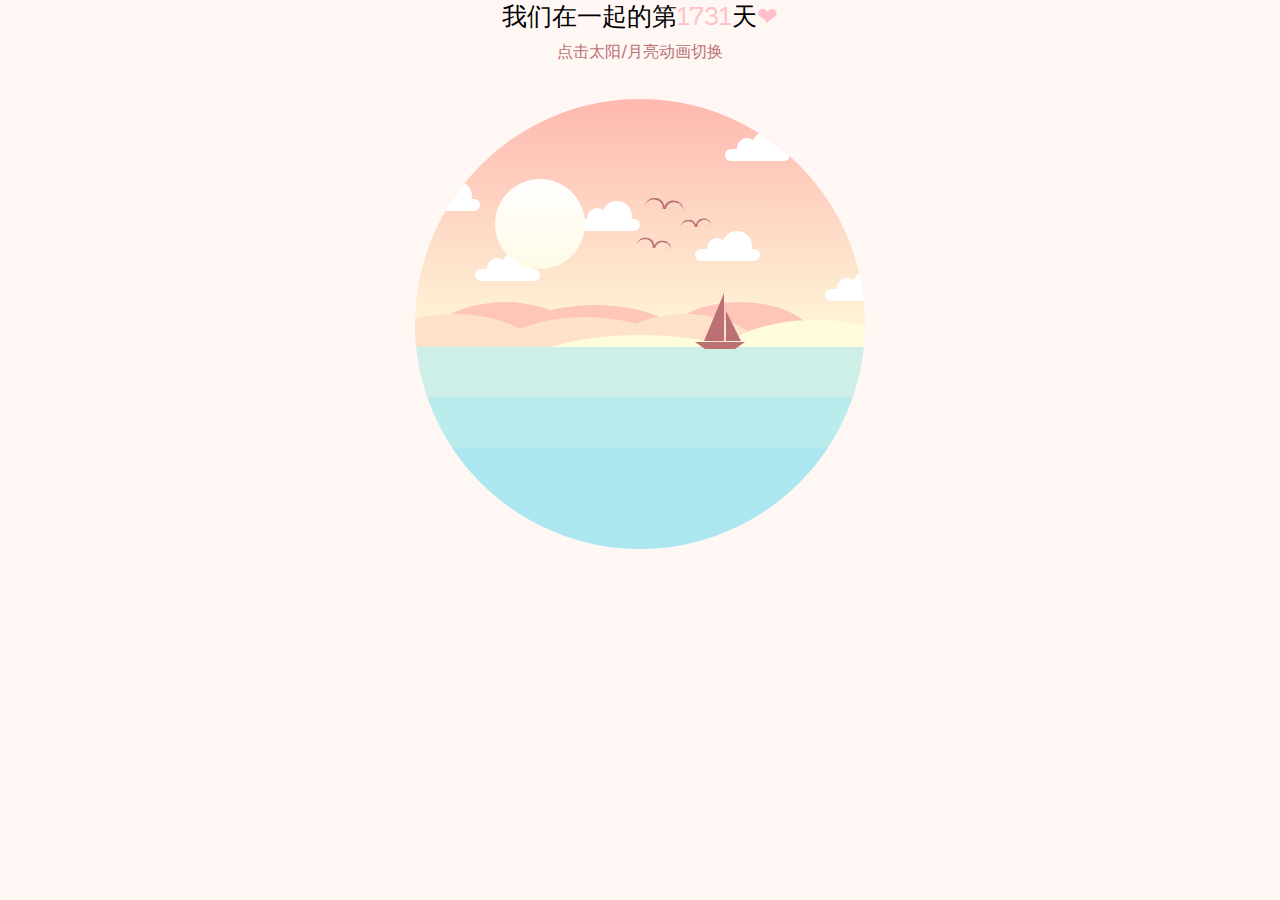
==== index.html @ 2923d7f1 "提交" ====
<!DOCTYPE html>
<html lang="en">
<head>
    <meta charset="UTF-8">
    <title>❤</title>

    <link rel="stylesheet" href="static/css/style.css">

    <script src="static/js/prefixfree.min.js"></script>

</head>
<body>

<div class="container-wrapper">

    <div>
        <div style="font-size:25px">我们在一起的第<span style="color:pink" id="totalDays"></span>天<span
                style="color:pink">❤</span></div>
    </div>
    <p id="subtitle">点击太阳/月亮动画切换</p>

    <div class="container">

        <div class="circle-container">
            <div class="sky">
                <div class="sky-night">
                    <div class="stars">
                        <div class="shooting-star"></div>
                        <div class="star-group-1"></div>
                        <div class="star-group-2"></div>
                        <div class="star-group-3"></div>
                        <div class="star-group-4"></div>
                    </div>

                </div>
                <div class="cloud cloud-1"></div>
                <div class="cloud cloud-2"></div>
                <div class="cloud cloud-3"></div>
                <div class="cloud cloud-4"></div>
                <div class="cloud cloud-5"></div>
                <div class="cloud cloud-6"></div>
                <div class="bird bird-1"></div>
                <div class="bird bird-2"></div>
                <div class="bird bird-3"></div>

            </div>

            <div class="mountains">
                <div class="mountain-back">
                    <div class="mountain-back-1"></div>
                    <div class="mountain-back-2"></div>
                </div>
                <div class="mountain-middle">
                    <div class="mountain-middle-1"></div>
                    <div class="mountain-middle-2"></div>
                </div>
                <div class="mountain-top">
                    <div class="mountain-top-1"></div>
                </div>
            </div>

            <div class="sun-container">
                <div class="sun"></div>
            </div>

            <div class="ocean">
                <div class="boat"></div>
                <div class="ocean-night">

                    <div class="moon"></div>

                    <div class="mountains mountains-bottom">
                        <div class="mountain-back">
                            <div class="mountain-back-1"></div>
                            <div class="mountain-back-2"></div>
                        </div>
                        <div class="mountain-middle">
                            <div class="mountain-middle-1"></div>
                            <div class="mountain-middle-2"></div>
                        </div>
                        <div class="mountain-top">
                            <div class="mountain-top-1"></div>
                        </div>
                    </div>

                </div>
            </div>

        </div>

    </div>


</div>

<script src='static/js/jquery.min.js'></script>
<script src="static/js/script.js"></script>
<script type="text/javascript">
    $(function () {
        var zaiyiqi = (new Date("2021/10/30 00:00:00")).getTime();
        var date = new Date();
        var loveDays = (date - zaiyiqi) / (1000 * 3600 * 24) + 1;
        $("#totalDays").html(parseInt(loveDays));
    })
</script>

</body>
</html>
---- static/css/style.css ----
@import url("https://fonts.googleapis.com/css?family=Sanchez");

* {
  padding: 0;
  margin: 0;
  -webkit-box-sizing: border-box;
  box-sizing: border-box;
}

*:before,
*:after {
  content: "";
  position: absolute;
}

html {
  font-family: "Sanchez", serif;
}

.container-wrapper {
  width: 100%;
  height: 100%;
  display: -webkit-box;
  display: -ms-flexbox;
  display: flex;
  -webkit-box-pack: center;
  -ms-flex-pack: center;
  justify-content: center;
  -webkit-box-align: center;
  -ms-flex-align: center;
  align-items: center;
  -webkit-box-orient: vertical;
  -webkit-box-direction: normal;
  -ms-flex-direction: column;
  flex-direction: column;
}

html {
  -webkit-transition: background-color 3s ease;
  -o-transition: background-color 3s ease;
  transition: background-color 3s ease;
  -webkit-transition-delay: 2s;
  -o-transition-delay: 2s;
  transition-delay: 2s;
  background-color: #fff7f4;
}

.container {
  width: 450px;
  height: 450px;
  position: relative;
}

.container-night {
  background-color: #e4ecff;
}

.circle-container {
  width: 450px;
  height: 450px;
  -webkit-clip-path: circle(50% at 50% 50%);
  clip-path: circle(50% at 50% 50%);
  position: absolute;
  overflow: hidden;
  z-index: 100;
}

.sky {
  position: absolute;
  width: 100%;
  height: 55%;
  top: 0;
  background: -webkit-gradient(
    linear,
    left top,
    left bottom,
    from(#feb8b0),
    to(#fef9db)
  );
  background: -webkit-linear-gradient(#feb8b0, #fef9db);
  background: -o-linear-gradient(#feb8b0, #fef9db);
  background: linear-gradient(#feb8b0, #fef9db);
  z-index: 1;
  overflow: hidden;
}

.sky-night {
  position: absolute;
  width: 100%;
  height: 100%;
  background: -webkit-gradient(
    linear,
    left top,
    left bottom,
    from(#4c3f6d),
    color-stop(#6c62bb),
    to(#93b1ed)
  );
  background: -webkit-linear-gradient(#4c3f6d, #6c62bb, #93b1ed);
  background: -o-linear-gradient(#4c3f6d, #6c62bb, #93b1ed);
  background: linear-gradient(#4c3f6d, #6c62bb, #93b1ed);
  opacity: 0;
  -webkit-transition: opacity 3s;
  -o-transition: opacity 3s;
  transition: opacity 3s;
  -webkit-transition-delay: 2s;
  -o-transition-delay: 2s;
  transition-delay: 2s;
}

.sky-night-fade {
  opacity: 1;
}

@-webkit-keyframes sky-night {
  0% {
    background: -webkit-gradient(
      linear,
      left top,
      left bottom,
      from(#feb8b0),
      to(#fef9db)
    );
    background: -webkit-linear-gradient(#feb8b0, #fef9db);
    background: linear-gradient(#feb8b0, #fef9db);
  }
  100% {
    background: -webkit-gradient(
      linear,
      left top,
      left bottom,
      from(#4c3f6d),
      to(#96b5ee)
    );
    background: -webkit-linear-gradient(#4c3f6d, #96b5ee);
    background: linear-gradient(#4c3f6d, #96b5ee);
  }
}

@keyframes sky-night {
  0% {
    background: -webkit-gradient(
      linear,
      left top,
      left bottom,
      from(#feb8b0),
      to(#fef9db)
    );
    background: -webkit-linear-gradient(#feb8b0, #fef9db);
    background: -o-linear-gradient(#feb8b0, #fef9db);
    background: linear-gradient(#feb8b0, #fef9db);
  }
  100% {
    background: -webkit-gradient(
      linear,
      left top,
      left bottom,
      from(#4c3f6d),
      to(#96b5ee)
    );
    background: -webkit-linear-gradient(#4c3f6d, #96b5ee);
    background: -o-linear-gradient(#4c3f6d, #96b5ee);
    background: linear-gradient(#4c3f6d, #96b5ee);
  }
}

.sun-container {
  z-index: 10;
  position: absolute;
  left: 0;
  right: 0;
  margin: auto;
  top: 0;
  bottom: 0;
  width: 290px;
  height: 290px;
  /*    background-color: rgba(255, 0, 255, 0.2);*/
  -webkit-transform-origin: center center;
  -ms-transform-origin: center center;
  transform-origin: center center;
  -webkit-transition: all 5s ease-in-out;
  -o-transition: all 5s ease-in-out;
  transition: all 5s ease-in-out;
}

.sun {
  position: absolute;
  width: 90px;
  height: 90px;
  border-radius: 50%;
  background: -webkit-gradient(
    linear,
    left top,
    left bottom,
    from(#fefefe),
    to(#fffbe8)
  );
  background: -webkit-linear-gradient(#fefefe, #fffbe8);
  background: -o-linear-gradient(#fefefe, #fffbe8);
  background: linear-gradient(#fefefe, #fffbe8);
  cursor: pointer;
  z-index: 10;
}

.boat {
  position: absolute;
  width: 50px;
  height: 0px;
  border-top: 7px solid #bb7074;
  border-left: 10px solid transparent;
  border-right: 10px solid transparent;
  left: 280px;
  /*    right: -50px;*/
  top: -5px;
  -webkit-transform-origin: center bottom;
  -ms-transform-origin: center bottom;
  transform-origin: center bottom;
  -webkit-animation: boat 5s infinite;
  animation: boat 5s infinite;
  -webkit-animation-delay: 0.25s;
  animation-delay: 0.25s;
  -webkit-transition: all 4s ease-in-out;
  -o-transition: all 4s ease-in-out;
  transition: all 4s ease-in-out;
}

.boat-sail {
  margin-left: -350px;
}

.boat,
.boat:before,
.boat:after {
  position: absolute;
  z-index: 200;
}

@-webkit-keyframes boat {
  0% {
    -webkit-transform: rotate(1deg)translate(2px, 0px);
    transform: rotate(1deg)translate(2px, 0px);
  }
  25% {
    -webkit-transform: rotate(-1deg) translate(-2px, -2px);
    transform: rotate(-1deg) translate(-2px, -2px);
  }
  50% {
    -webkit-transform: rotate(1deg) translate(1px, 0px);
    transform: rotate(1deg) translate(1px, 0px);
  }
  75% {
    -webkit-transform: rotate(-1deg) translate(-1px, -2px);
    transform: rotate(-1deg) translate(-1px, -2px);
  }
  100% {
    -webkit-transform: rotate(1deg) translate(2px, 0px);
    transform: rotate(1deg) translate(2px, 0px);
  }
}

@keyframes boat {
  0% {
    -webkit-transform: rotate(1deg)translate(2px, 0px);
    transform: rotate(1deg)translate(2px, 0px);
  }
  25% {
    -webkit-transform: rotate(-1deg) translate(-2px, -2px);
    transform: rotate(-1deg) translate(-2px, -2px);
  }
  50% {
    -webkit-transform: rotate(1deg) translate(1px, 0px);
    transform: rotate(1deg) translate(1px, 0px);
  }
  75% {
    -webkit-transform: rotate(-1deg) translate(-1px, -2px);
    transform: rotate(-1deg) translate(-1px, -2px);
  }
  100% {
    -webkit-transform: rotate(1deg) translate(2px, 0px);
    transform: rotate(1deg) translate(2px, 0px);
  }
}

.boat:before,
.boat:after {
  width: 0;
  height: 0;
  border: 0 solid transparent;
}

.boat:before {
  bottom: 8px;
  right: -6px;
  border-right-width: 15px;
  border-left-width: 0px;
  border-bottom: 30px solid #bb7074;
}

.boat:after {
  bottom: 8px;
  right: 11px;
  border-right-width: 0px;
  border-left-width: 20px;
  border-bottom: 48px solid #bb7074;
}

.ocean {
  position: absolute;
  width: 100%;
  height: 45%;
  bottom: 0;
  background: #ceefe8;
  z-index: 200;
  -webkit-animation: ocean-top 3s infinite;
  animation: ocean-top 3s infinite;
  opacity: 1;
  -webkit-transition: all 3s ease;
  -o-transition: all 3s ease;
  transition: all 3s ease;
  -webkit-transition-delay: 2s;
  -o-transition-delay: 2s;
  transition-delay: 2s;
  -webkit-transform-origin: top;
  -ms-transform-origin: top;
  transform-origin: top;
}

.animation-stop {
  -webkit-animation: ocean-top 3s forwards;
  animation: ocean-top 3s forwards;
  height: 42%;
}

.ocean-night {
  position: relative;
  width: 100%;
  height: 100%;
  background: -webkit-gradient(
    linear,
    left top,
    left bottom,
    from(#8da6e6),
    to(#788cc9)
  );
  background: -webkit-linear-gradient(#8da6e6, #788cc9);
  background: -o-linear-gradient(#8da6e6, #788cc9);
  background: linear-gradient(#8da6e6, #788cc9);
  opacity: 0;
  -webkit-transition: opacity 3s;
  -o-transition: opacity 3s;
  transition: opacity 3s;
  -webkit-transition-delay: 2s;
  -o-transition-delay: 2s;
  transition-delay: 2s;
  z-index: 500;
}

.ocean-night-fade {
  opacity: 1;
}

.moon {
  position: absolute;
  width: 90px;
  height: 90px;
  border-radius: 50%;
  background: -webkit-gradient(
    linear,
    left top,
    left bottom,
    from(#fefefe),
    to(#fffbe8)
  );
  background: -webkit-linear-gradient(#fefefe, #fffbe8);
  background: -o-linear-gradient(#fefefe, #fffbe8);
  background: linear-gradient(#fefefe, #fffbe8);
  opacity: 0;
  left: 80px;
  margin-top: 90px;
  -webkit-transition: opacity 1s ease;
  -o-transition: opacity 1s ease;
  transition: opacity 1s ease;
}

.moon-fade {
  opacity: 0.3;
  -webkit-transition-delay: 4s;
  -o-transition-delay: 4s;
  transition-delay: 4s;
}

.ocean:before,
.ocean:after {
  width: 100%;
  bottom: 0;
  position: absolute;
  z-index: 200;
}

.ocean:before {
  height: 75%;
  background: #baeced;
  -webkit-animation: ocean-middle 3s infinite;
  animation: ocean-middle 3s infinite;
}

.ocean:after {
  height: 50%;
  background: #ace6f1;
  -webkit-animation: ocean-bottom 2s infinite;
  animation: ocean-bottom 2s infinite;
}

@-webkit-keyframes ocean-top {
  0% {
    -webkit-transform: rotate(0deg);
    transform: rotate(0deg);
  }
  25% {
    -webkit-transform: rotate(-1deg);
    transform: rotate(-1deg);
  }
  50% {
    -webkit-transform: rotate(0deg);
    transform: rotate(0deg);
  }
  75% {
    -webkit-transform: rotate(1deg);
    transform: rotate(1deg);
  }
  100% {
    -webkit-transform: rotate(0deg);
    transform: rotate(0deg);
  }
}

@keyframes ocean-top {
  0% {
    -webkit-transform: rotate(0deg);
    transform: rotate(0deg);
  }
  25% {
    -webkit-transform: rotate(-1deg);
    transform: rotate(-1deg);
  }
  50% {
    -webkit-transform: rotate(0deg);
    transform: rotate(0deg);
  }
  75% {
    -webkit-transform: rotate(1deg);
    transform: rotate(1deg);
  }
  100% {
    -webkit-transform: rotate(0deg);
    transform: rotate(0deg);
  }
}

@-webkit-keyframes ocean-middle {
  0% {
    height: 75%;
  }
  50% {
    height: 77%;
    -webkit-transform: rotate(2deg);
    transform: rotate(2deg);
  }
  100% {
    height: 75%;
  }
}

@keyframes ocean-middle {
  0% {
    height: 75%;
  }
  50% {
    height: 77%;
    -webkit-transform: rotate(2deg);
    transform: rotate(2deg);
  }
  100% {
    height: 75%;
  }
}

@-webkit-keyframes ocean-bottom {
  0% {
    height: 50%;
  }
  50% {
    height: 52%;
    -webkit-transform: rotate(-2deg);
    transform: rotate(-2deg);
  }
  100% {
    height: 50%;
  }
}

@keyframes ocean-bottom {
  0% {
    height: 50%;
  }
  50% {
    height: 52%;
    -webkit-transform: rotate(-2deg);
    transform: rotate(-2deg);
  }
  100% {
    height: 50%;
  }
}

.bird:before,
.bird:after {
  border: 2px solid #bb7074;
  border-bottom: 0;
  width: 18px;
  height: 8px;
  z-index: 200;
}

.bird {
  position: absolute;
  -webkit-animation: bird 1s infinite;
  animation: bird 1s infinite;
  z-index: 200;
  -webkit-transition: all 2s ease-in-out;
  -o-transition: all 2s ease-in-out;
  transition: all 2s ease-in-out;
}

.birds-fly {
  margin-left: 150px;
  margin-top: -100px;
}

.bird:after {
  border-top-left-radius: 18px;
  border-top-right-radius: 18px;
  border-right: 0;
  -webkit-animation: wing-right 1s infinite;
  animation: wing-right 1s infinite;
  -webkit-transform-origin: bottom left;
  -ms-transform-origin: bottom left;
  transform-origin: bottom left;
}

.bird:before {
  left: -19px;
  border-top-right-radius: 18px;
  border-top-left-radius: 18px;
  border-left: 0;
  -webkit-animation: wing-left 1s infinite;
  animation: wing-left 1s infinite;
  -webkit-transform-origin: bottom right;
  -ms-transform-origin: bottom right;
  transform-origin: bottom right;
}

.bird-1 {
  left: 240px;
  top: 140px;
  -webkit-transform: scale(0.9)rotate(10deg);
  -ms-transform: scale(0.9)rotate(10deg);
  transform: scale(0.9)rotate(10deg);
  -webkit-animation-delay: 0.4s;
  animation-delay: 0.4s;
}

.bird-2 {
  left: 280px;
  top: 120px;
  -webkit-transform: scale(0.8)rotate(-5deg);
  -ms-transform: scale(0.8)rotate(-5deg);
  transform: scale(0.8)rotate(-5deg);
  -webkit-animation-delay: 0.2s;
  animation-delay: 0.2s;
}

.bird-3 {
  left: 250px;
  top: 100px;
  -webkit-transform: scale(1)rotate(8deg);
  -ms-transform: scale(1)rotate(8deg);
  transform: scale(1)rotate(8deg);
}

@-webkit-keyframes bird {
  0% {
    -webkit-transform: translate(0px, 0px);
    transform: translate(0px, 0px);
  }
  50% {
    -webkit-transform: translate(2px, -3px);
    transform: translate(2px, -3px);
  }
  100% {
    -webkit-transform: translate(0px, 0px);
    transform: translate(0px, 0px);
  }
}

@keyframes bird {
  0% {
    -webkit-transform: translate(0px, 0px);
    transform: translate(0px, 0px);
  }
  50% {
    -webkit-transform: translate(2px, -3px);
    transform: translate(2px, -3px);
  }
  100% {
    -webkit-transform: translate(0px, 0px);
    transform: translate(0px, 0px);
  }
}

@-webkit-keyframes wing-right {
  0% {
    -webkit-transform: rotate(0deg);
    transform: rotate(0deg);
  }
  50% {
    -webkit-transform: rotate(10deg);
    transform: rotate(10deg);
  }
  100% {
    -webkit-transform: rotate(0deg);
    transform: rotate(0deg);
  }
}

@keyframes wing-right {
  0% {
    -webkit-transform: rotate(0deg);
    transform: rotate(0deg);
  }
  50% {
    -webkit-transform: rotate(10deg);
    transform: rotate(10deg);
  }
  100% {
    -webkit-transform: rotate(0deg);
    transform: rotate(0deg);
  }
}

@-webkit-keyframes wing-left {
  0% {
    -webkit-transform: rotate(0deg);
    transform: rotate(0deg);
  }
  50% {
    -webkit-transform: rotate(-10deg);
    transform: rotate(-10deg);
  }
  100% {
    -webkit-transform: rotate(0deg);
    transform: rotate(0deg);
  }
}

@keyframes wing-left {
  0% {
    -webkit-transform: rotate(0deg);
    transform: rotate(0deg);
  }
  50% {
    -webkit-transform: rotate(-10deg);
    transform: rotate(-10deg);
  }
  100% {
    -webkit-transform: rotate(0deg);
    transform: rotate(0deg);
  }
}

.mountains {
  position: absolute;
  width: 100%;
  /*        background-color: #ccc;*/
  height: 20%;
  bottom: 35%;
  /*        overflow: hidden;*/
}

.mountains-bottom {
  opacity: 0.5;
  -webkit-transform-origin: center;
  -ms-transform-origin: center;
  transform-origin: center;
  -webkit-transform: scaleY(-1);
  -ms-transform: scaleY(-1);
  transform: scaleY(-1);
  top: 0;
  position: fixed;
  overflow: hidden;
  height: 31.5%;
}

.mountains div,
.mountains div:after,
.mountains div:before {
  border-radius: 50%;
  position: absolute;
  z-index: 200;
}

.mountains * {
  -webkit-transition: background 3s ease;
  -o-transition: background 3s ease;
  transition: background 3s ease;
  -webkit-transition-delay: 2s;
  -o-transition-delay: 2s;
  transition-delay: 2s;
}

.mountain-top,
.mountain-top * {
  background: #fffcdd;
}

.mountain-top {
  width: 200px;
  height: 90px;
  top: 18px;
  right: 0;
  margin-right: -50px;
}

.mountain-top-1 {
  position: absolute;
  width: 250px;
  height: 80px;
  top: 15px;
  right: 0;
  margin-right: 150px;
}

.mountain-top-night {
  background: #614da2;
}

.mountain-middle,
.mountain-middle * {
  background: #fee1cb;
}

.mountain-middle {
  width: 180px;
  height: 120px;
  top: 12px;
  margin-left: 180px;
}

.mountain-middle-1 {
  width: 200px;
  height: 100px;
  top: 3px;
  margin-left: -110px;
}

.mountain-middle-2 {
  width: 220px;
  height: 150px;
  margin-left: -250px;
}

.mountain-middle-night {
  background: #6154a4;
}

.mountain-back,
.mountain-back * {
  background: #fec6b9;
}

.mountain-back {
  width: 180px;
  height: 120px;
  top: 0px;
}

.mountain-back-1 {
  width: 200px;
  height: 100px;
  top: 3px;
  margin-left: 80px;
}

.mountain-back-2 {
  width: 150px;
  height: 80px;
  margin-left: 250px;
}

.mountain-back-night {
  background: #7980c8;
}

.cloud,
.cloud:after,
.cloud:before {
  background: #fff;
  position: absolute;
  z-index: 500;
}

.cloud {
  width: 65px;
  height: 12px;
  border-radius: 20px;
  -webkit-animation: cloud 4s infinite;
  animation: cloud 4s infinite;
}

@-webkit-keyframes cloud {
  0% {
    -webkit-transform: translate(0px, 0px);
    transform: translate(0px, 0px);
  }
  25% {
    -webkit-transform: translate(1px, 1px);
    transform: translate(1px, 1px);
  }
  50% {
    -webkit-transform: translate(0px, 0px);
    transform: translate(0px, 0px);
  }
  75% {
    -webkit-transform: translate(-1px, -1px);
    transform: translate(-1px, -1px);
  }
  100% {
    -webkit-transform: translate(0px, 0px);
    transform: translate(0px, 0px);
  }
}

@keyframes cloud {
  0% {
    -webkit-transform: translate(0px, 0px);
    transform: translate(0px, 0px);
  }
  25% {
    -webkit-transform: translate(1px, 1px);
    transform: translate(1px, 1px);
  }
  50% {
    -webkit-transform: translate(0px, 0px);
    transform: translate(0px, 0px);
  }
  75% {
    -webkit-transform: translate(-1px, -1px);
    transform: translate(-1px, -1px);
  }
  100% {
    -webkit-transform: translate(0px, 0px);
    transform: translate(0px, 0px);
  }
}

.cloud:after {
  border-radius: 50%;
  height: 30px;
  left: 27px;
  top: -18px;
  width: 30px;
}

.cloud:before {
  border-radius: 50%;
  height: 20px;
  left: 12px;
  top: -11px;
  width: 20px;
}

.cloud-1 {
  left: 310px;
  top: 50px;
}

.cloud-2 {
  left: 280px;
  top: 150px;
  -webkit-animation-delay: 0.2s;
  animation-delay: 0.2s;
}

.cloud-3 {
  left: 410px;
  top: 190px;
  -webkit-animation-delay: 0.4s;
  animation-delay: 0.4s;
}

.cloud-4 {
  left: 160px;
  top: 120px;
  -webkit-animation-delay: 0.6s;
  animation-delay: 0.6s;
}

.cloud-5 {
  left: 60px;
  top: 170px;
  -webkit-animation-delay: 0.8s;
  animation-delay: 0.8s;
}

.cloud-6 {
  left: 0px;
  top: 100px;
  -webkit-animation-delay: 1s;
  animation-delay: 1s;
}

.stars *,
.stars *:before,
.stars *:after {
  border-radius: 50%;
  background-color: #fff;
  position: absolute;
}

.stars {
  opacity: 0;
  -webkit-transition: opacity 2s ease;
  -o-transition: opacity 2s ease;
  transition: opacity 2s ease;
}

.stars-fade {
  opacity: 1;
  -webkit-transition-delay: 4s;
  -o-transition-delay: 4s;
  transition-delay: 4s;
}

.star-group-1 {
  width: 5px;
  height: 5px;
  left: 225px;
  top: 120px;
}

.star-group-1:before {
  width: 4px;
  height: 4px;
  left: 50px;
  top: 18px;
  opacity: 0.8;
}

.star-group-1:after {
  width: 3px;
  height: 3px;
  left: -35px;
  top: 35px;
  opacity: 1;
}

.star-group-2 {
  width: 5px;
  height: 5px;
  left: 25px;
  top: 175px;
}

.star-group-2:before {
  width: 4px;
  height: 4px;
  left: 40px;
  top: 14px;
  opacity: 0.8;
}

.star-group-2:after {
  width: 3px;
  height: 3px;
  left: 30px;
  top: -40px;
  opacity: 1;
}

.star-group-3 {
  width: 5px;
  height: 5px;
  left: 125px;
  top: 50px;
}

.star-group-3:before {
  width: 4px;
  height: 4px;
  left: 50px;
  top: 20px;
  opacity: 0.8;
}

.star-group-3:after {
  width: 3px;
  height: 3px;
  left: 90px;
  top: -20px;
  opacity: 1;
}

.star-group-4 {
  width: 5px;
  height: 5px;
  left: 300px;
  top: 100px;
}

.star-group-4:before {
  width: 3px;
  height: 3px;
  left: 80px;
  top: 60px;
  opacity: 0.8;
}

.star-group-4:after {
  width: 3px;
  height: 3px;
  left: 50px;
  top: -20px;
  opacity: 1;
}

.shooting-star {
  position: absolute;
  background: -webkit-gradient(
    linear,
    left top,
    right top,
    from(rgba(255, 255, 255, 1)),
    to(rgba(255, 255, 255, 0))
  );
  background: -webkit-linear-gradient(
    left,
    rgba(255, 255, 255, 1) 0%,
    rgba(255, 255, 255, 0) 100%
  );
  background: -o-linear-gradient(
    left,
    rgba(255, 255, 255, 1) 0%,
    rgba(255, 255, 255, 0) 100%
  );
  background: linear-gradient(
    to right,
    rgba(255, 255, 255, 1) 0%,
    rgba(255, 255, 255, 0) 100%
  );
  width: 35px;
  height: 3px;
  left: 310px;
  top: 10px;
  -webkit-transform-origin: left;
  -ms-transform-origin: left;
  transform-origin: left;
  -webkit-transform: rotate(-40deg);
  -ms-transform: rotate(-40deg);
  transform: rotate(-40deg);
}

.shooting {
  -webkit-animation: shooting-star 2s 1 ease-in-out;
  animation: shooting-star 2s 1 ease-in-out;
  -webkit-animation-delay: 5s;
  animation-delay: 5s;
}

@-webkit-keyframes shooting-star {
  100% {
    -webkit-transform: rotate(-40deg)translateX(-450px);
    transform: rotate(-40deg)translateX(-450px);
  }
}

@keyframes shooting-star {
  100% {
    -webkit-transform: rotate(-40deg)translateX(-450px);
    transform: rotate(-40deg)translateX(-450px);
  }
}

p a:link,
p a:active,
p a:visited {
  color: inherit;
  text-decoration: none;
  border-bottom: 1px dotted;
  border-bottom-color: inherit;
  opacity: 0.6;
}

h1,
p {
  color: #bb7074;
  -webkit-transition: color 3s;
  -o-transition: color 3s;
  transition: color 3s;
  -webkit-transition-delay: 2s;
  -o-transition-delay: 2s;
  transition-delay: 2s;
  text-align: center;
}

h1 {
  margin: 60px 0 10px 0;
  font-size: 30px;
  position: relative;
}


p {
  font-size: 16px;
  line-height: 16px;
  margin: 40px;
  position: relative;
}


p#subtitle {
  margin-top: 10px;
}

.text-color {
  color: #7980c8;
}
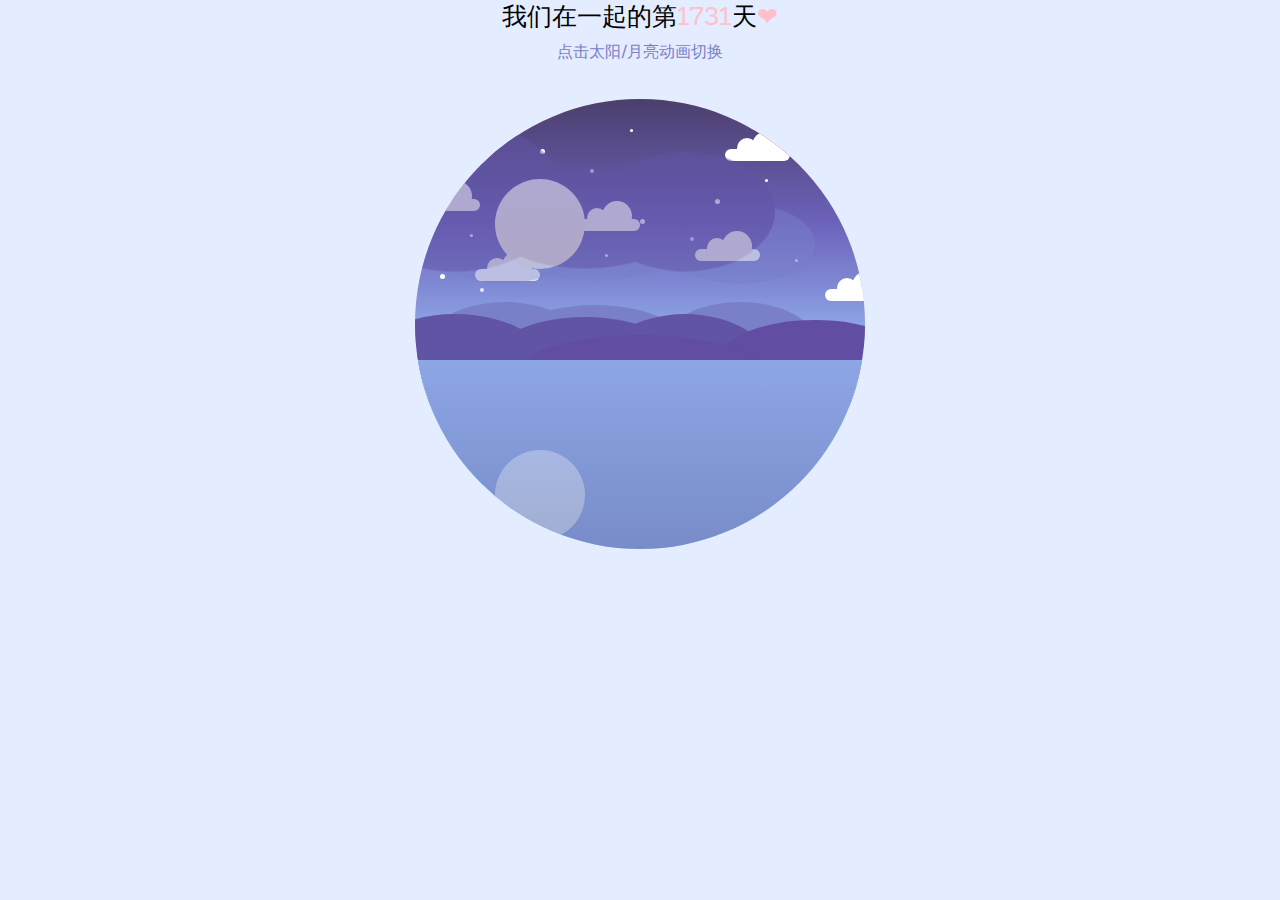
==== commit 03cf27da: "提交" ====
--- a/index.html
+++ b/index.html
@@ -94,7 +94,7 @@
 </div>
 
 <script src='static/js/jquery.min.js'></script>
-<script src="static/js/script.js"></script>
+<script src="static/js/project/script.js"></script>
 <script type="text/javascript">
     $(function () {
         var zaiyiqi = (new Date("2021/10/30 00:00:00")).getTime();
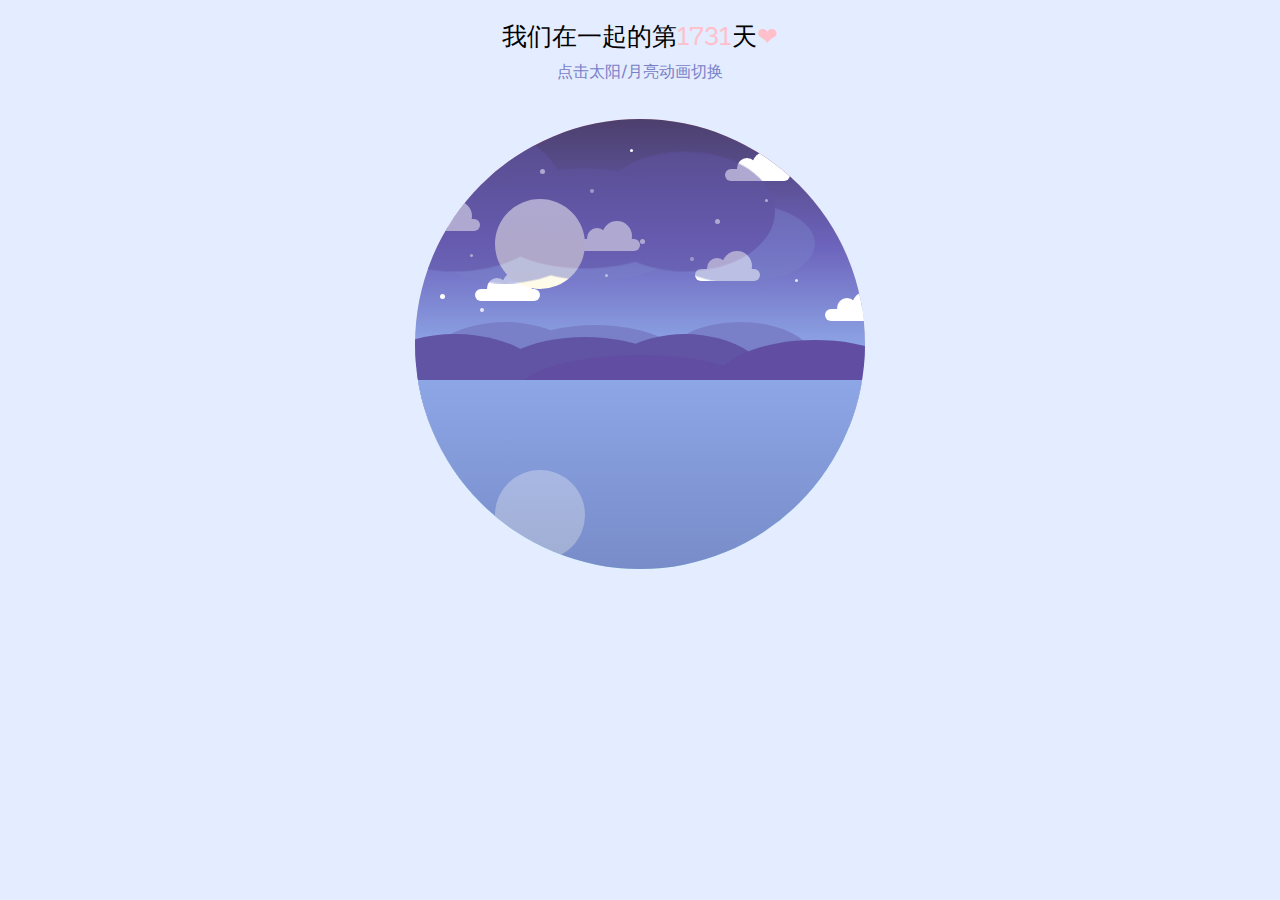
==== commit e80f1b16: "提交" ====
--- a/index.html
+++ b/index.html
@@ -11,7 +11,7 @@
 </head>
 <body>
 
-<div class="container-wrapper">
+<div class="container-wrapper" style="padding-top: 20px">
 
     <div>
         <div style="font-size:25px">我们在一起的第<span style="color:pink" id="totalDays"></span>天<span
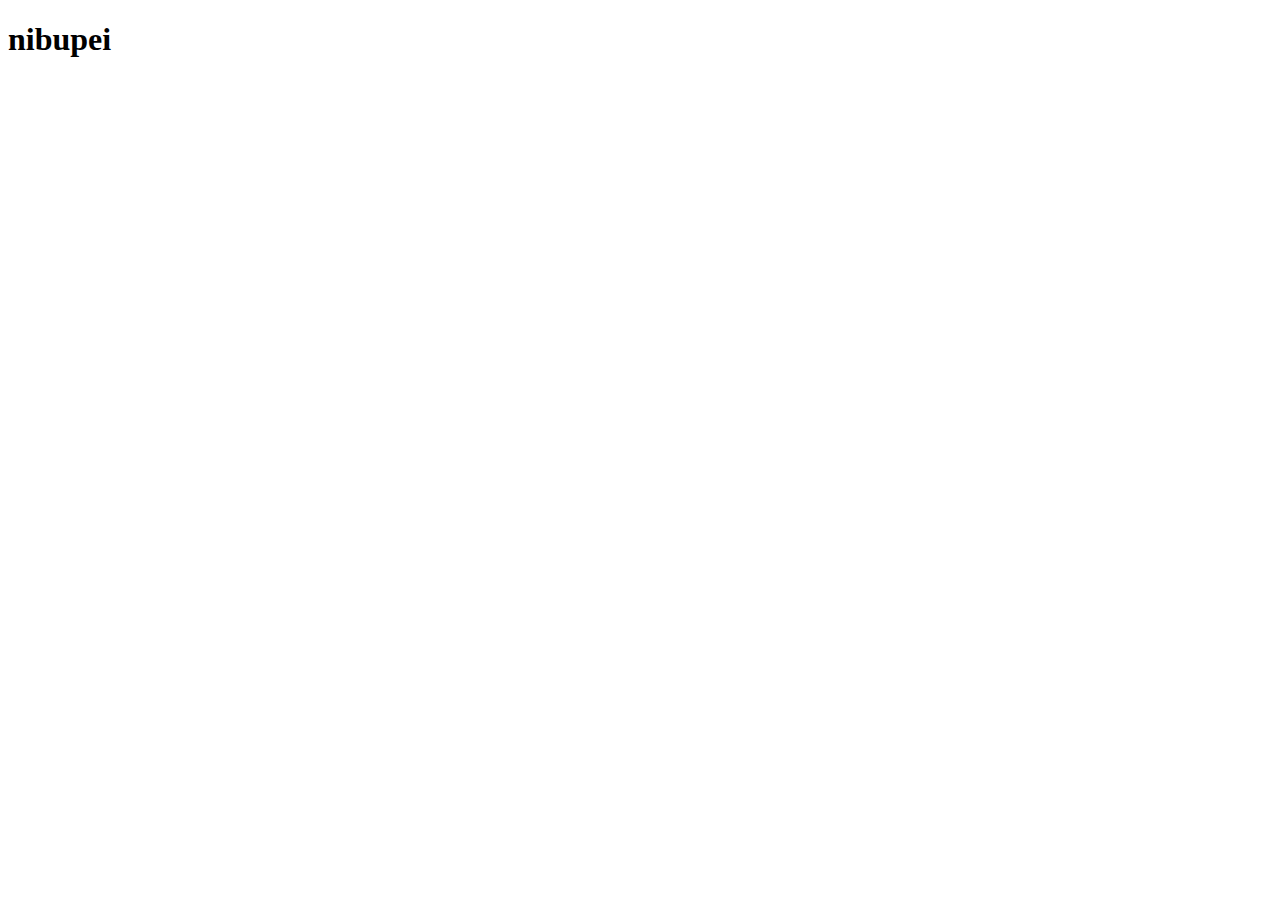
==== commit d4e175f4: "nibupei" ====
--- a/index.html
+++ b/index.html
@@ -10,98 +10,10 @@
 
 </head>
 <body>
-
-<div class="container-wrapper" style="padding-top: 20px">
-
-    <div>
-        <div style="font-size:25px">我们在一起的第<span style="color:pink" id="totalDays"></span>天<span
-                style="color:pink">❤</span></div>
-    </div>
-    <p id="subtitle">点击太阳/月亮动画切换</p>
-
-    <div class="container">
-
-        <div class="circle-container">
-            <div class="sky">
-                <div class="sky-night">
-                    <div class="stars">
-                        <div class="shooting-star"></div>
-                        <div class="star-group-1"></div>
-                        <div class="star-group-2"></div>
-                        <div class="star-group-3"></div>
-                        <div class="star-group-4"></div>
-                    </div>
-
-                </div>
-                <div class="cloud cloud-1"></div>
-                <div class="cloud cloud-2"></div>
-                <div class="cloud cloud-3"></div>
-                <div class="cloud cloud-4"></div>
-                <div class="cloud cloud-5"></div>
-                <div class="cloud cloud-6"></div>
-                <div class="bird bird-1"></div>
-                <div class="bird bird-2"></div>
-                <div class="bird bird-3"></div>
-
-            </div>
-
-            <div class="mountains">
-                <div class="mountain-back">
-                    <div class="mountain-back-1"></div>
-                    <div class="mountain-back-2"></div>
-                </div>
-                <div class="mountain-middle">
-                    <div class="mountain-middle-1"></div>
-                    <div class="mountain-middle-2"></div>
-                </div>
-                <div class="mountain-top">
-                    <div class="mountain-top-1"></div>
-                </div>
-            </div>
-
-            <div class="sun-container">
-                <div class="sun"></div>
-            </div>
-
-            <div class="ocean">
-                <div class="boat"></div>
-                <div class="ocean-night">
-
-                    <div class="moon"></div>
-
-                    <div class="mountains mountains-bottom">
-                        <div class="mountain-back">
-                            <div class="mountain-back-1"></div>
-                            <div class="mountain-back-2"></div>
-                        </div>
-                        <div class="mountain-middle">
-                            <div class="mountain-middle-1"></div>
-                            <div class="mountain-middle-2"></div>
-                        </div>
-                        <div class="mountain-top">
-                            <div class="mountain-top-1"></div>
-                        </div>
-                    </div>
-
-                </div>
-            </div>
-
-        </div>
-
-    </div>
-
-
-</div>
+<h1>nibupei</h1>
 
 <script src='static/js/jquery.min.js'></script>
-<script src="static/js/project/script.js"></script>
 <script type="text/javascript">
-    $(function () {
-        var zaiyiqi = (new Date("2021/10/30 00:00:00")).getTime();
-        var date = new Date();
-        var loveDays = (date - zaiyiqi) / (1000 * 3600 * 24) + 1;
-        $("#totalDays").html(parseInt(loveDays));
-    })
 </script>
 
 </body>
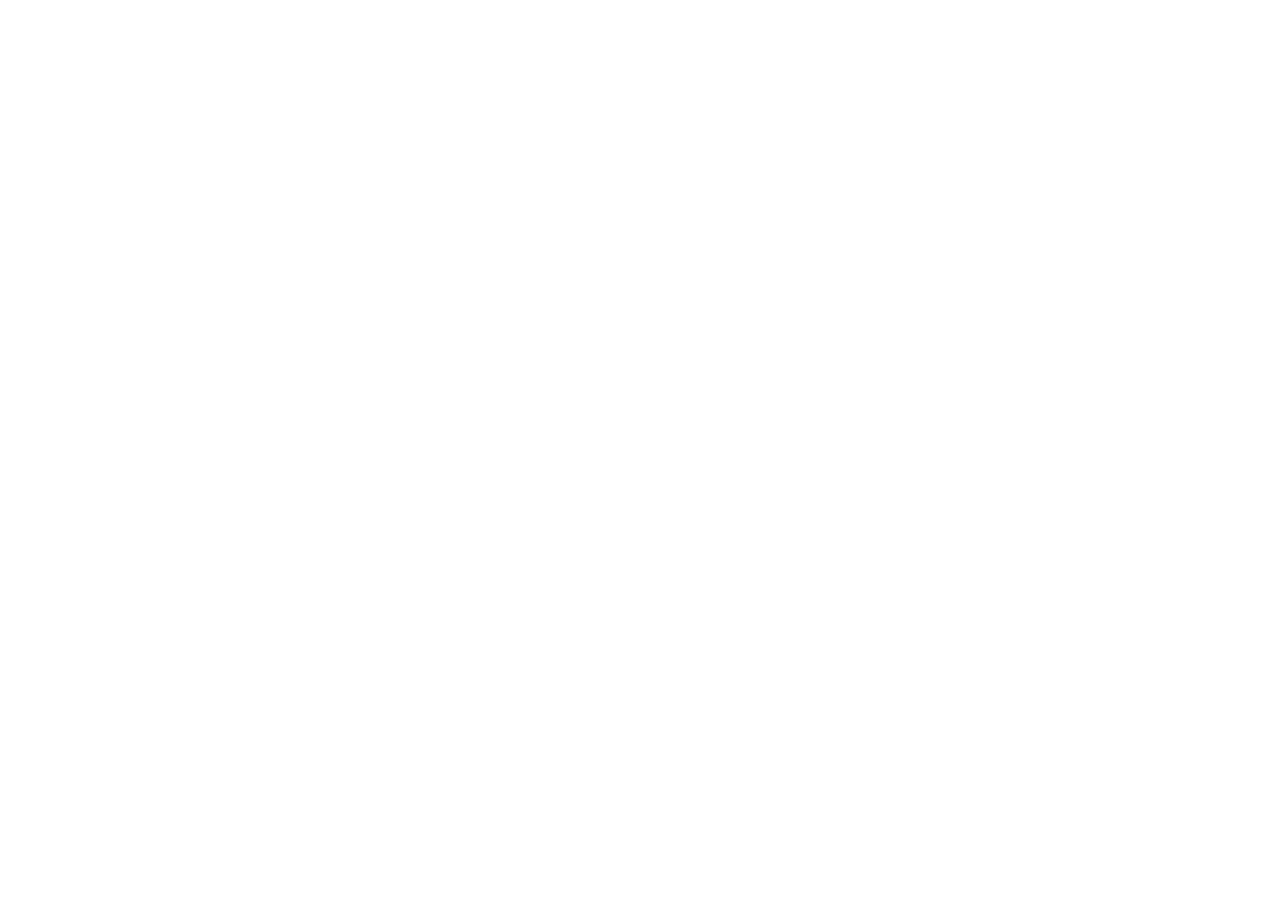
==== commit 678bcd41: "Update index.html" ====
--- a/index.html
+++ b/index.html
@@ -10,11 +10,11 @@
 
 </head>
 <body>
-<h1>nibupei</h1>
+<h1></h1>
 
 <script src='static/js/jquery.min.js'></script>
 <script type="text/javascript">
 </script>
 
 </body>
-</html>+</html>
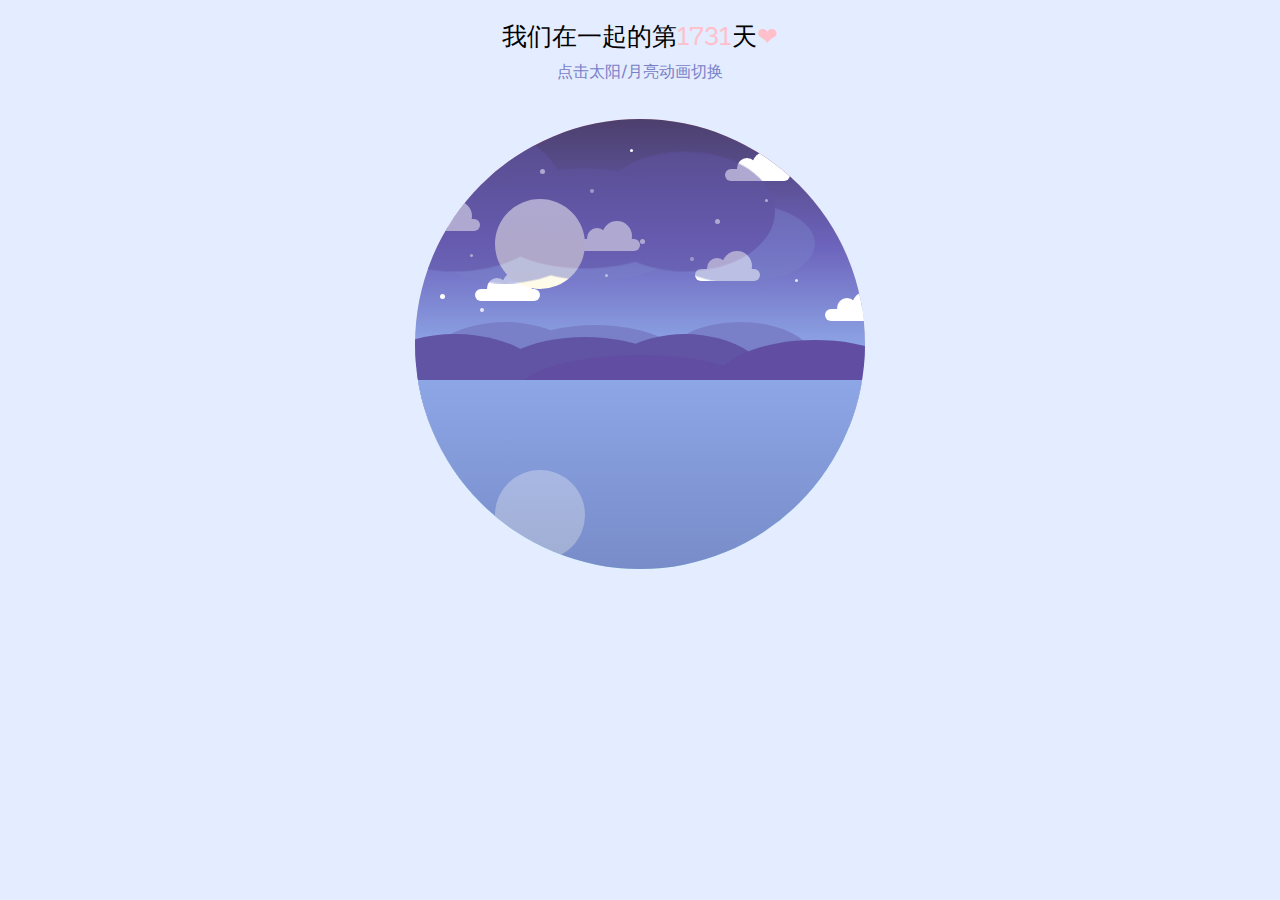
==== commit c0384efe: "提交" ====
--- a/index.html
+++ b/index.html
@@ -10,11 +10,99 @@
 
 </head>
 <body>
-<h1></h1>
+
+<div class="container-wrapper" style="padding-top: 20px">
+
+    <div>
+        <div style="font-size:25px">我们在一起的第<span style="color:pink" id="totalDays"></span>天<span
+                style="color:pink">❤</span></div>
+    </div>
+    <p id="subtitle">点击太阳/月亮动画切换</p>
+
+    <div class="container">
+
+        <div class="circle-container">
+            <div class="sky">
+                <div class="sky-night">
+                    <div class="stars">
+                        <div class="shooting-star"></div>
+                        <div class="star-group-1"></div>
+                        <div class="star-group-2"></div>
+                        <div class="star-group-3"></div>
+                        <div class="star-group-4"></div>
+                    </div>
+
+                </div>
+                <div class="cloud cloud-1"></div>
+                <div class="cloud cloud-2"></div>
+                <div class="cloud cloud-3"></div>
+                <div class="cloud cloud-4"></div>
+                <div class="cloud cloud-5"></div>
+                <div class="cloud cloud-6"></div>
+                <div class="bird bird-1"></div>
+                <div class="bird bird-2"></div>
+                <div class="bird bird-3"></div>
+
+            </div>
+
+            <div class="mountains">
+                <div class="mountain-back">
+                    <div class="mountain-back-1"></div>
+                    <div class="mountain-back-2"></div>
+                </div>
+                <div class="mountain-middle">
+                    <div class="mountain-middle-1"></div>
+                    <div class="mountain-middle-2"></div>
+                </div>
+                <div class="mountain-top">
+                    <div class="mountain-top-1"></div>
+                </div>
+            </div>
+
+            <div class="sun-container">
+                <div class="sun"></div>
+            </div>
+
+            <div class="ocean">
+                <div class="boat"></div>
+                <div class="ocean-night">
+
+                    <div class="moon"></div>
+
+                    <div class="mountains mountains-bottom">
+                        <div class="mountain-back">
+                            <div class="mountain-back-1"></div>
+                            <div class="mountain-back-2"></div>
+                        </div>
+                        <div class="mountain-middle">
+                            <div class="mountain-middle-1"></div>
+                            <div class="mountain-middle-2"></div>
+                        </div>
+                        <div class="mountain-top">
+                            <div class="mountain-top-1"></div>
+                        </div>
+                    </div>
+
+                </div>
+            </div>
+
+        </div>
+
+    </div>
+
+
+</div>
 
 <script src='static/js/jquery.min.js'></script>
+<script src="static/js/project/script.js"></script>
 <script type="text/javascript">
+    $(function () {
+        var zaiyiqi = (new Date("2021/10/30 00:00:00")).getTime();
+        var date = new Date();
+        var loveDays = (date - zaiyiqi) / (1000 * 3600 * 24) + 1;
+        $("#totalDays").html(parseInt(loveDays));
+    })
 </script>
 
 </body>
-</html>
+</html>--- a/static/css/style.css
+++ b/static/css/style.css
@@ -0,0 +1,1136 @@
+@import url("https://fonts.googleapis.com/css?family=Sanchez");
+
+* {
+  padding: 0;
+  margin: 0;
+  -webkit-box-sizing: border-box;
+  box-sizing: border-box;
+}
+
+*:before,
+*:after {
+  content: "";
+  position: absolute;
+}
+
+html {
+  font-family: "Sanchez", serif;
+}
+
+.container-wrapper {
+  width: 100%;
+  height: 100%;
+  display: -webkit-box;
+  display: -ms-flexbox;
+  display: flex;
+  -webkit-box-pack: center;
+  -ms-flex-pack: center;
+  justify-content: center;
+  -webkit-box-align: center;
+  -ms-flex-align: center;
+  align-items: center;
+  -webkit-box-orient: vertical;
+  -webkit-box-direction: normal;
+  -ms-flex-direction: column;
+  flex-direction: column;
+}
+
+html {
+  -webkit-transition: background-color 3s ease;
+  -o-transition: background-color 3s ease;
+  transition: background-color 3s ease;
+  -webkit-transition-delay: 2s;
+  -o-transition-delay: 2s;
+  transition-delay: 2s;
+  background-color: #fff7f4;
+}
+
+.container {
+  width: 450px;
+  height: 450px;
+  position: relative;
+}
+
+.container-night {
+  background-color: #e4ecff;
+}
+
+.circle-container {
+  width: 450px;
+  height: 450px;
+  -webkit-clip-path: circle(50% at 50% 50%);
+  clip-path: circle(50% at 50% 50%);
+  position: absolute;
+  overflow: hidden;
+  z-index: 100;
+}
+
+.sky {
+  position: absolute;
+  width: 100%;
+  height: 55%;
+  top: 0;
+  background: -webkit-gradient(
+    linear,
+    left top,
+    left bottom,
+    from(#feb8b0),
+    to(#fef9db)
+  );
+  background: -webkit-linear-gradient(#feb8b0, #fef9db);
+  background: -o-linear-gradient(#feb8b0, #fef9db);
+  background: linear-gradient(#feb8b0, #fef9db);
+  z-index: 1;
+  overflow: hidden;
+}
+
+.sky-night {
+  position: absolute;
+  width: 100%;
+  height: 100%;
+  background: -webkit-gradient(
+    linear,
+    left top,
+    left bottom,
+    from(#4c3f6d),
+    color-stop(#6c62bb),
+    to(#93b1ed)
+  );
+  background: -webkit-linear-gradient(#4c3f6d, #6c62bb, #93b1ed);
+  background: -o-linear-gradient(#4c3f6d, #6c62bb, #93b1ed);
+  background: linear-gradient(#4c3f6d, #6c62bb, #93b1ed);
+  opacity: 0;
+  -webkit-transition: opacity 3s;
+  -o-transition: opacity 3s;
+  transition: opacity 3s;
+  -webkit-transition-delay: 2s;
+  -o-transition-delay: 2s;
+  transition-delay: 2s;
+}
+
+.sky-night-fade {
+  opacity: 1;
+}
+
+@-webkit-keyframes sky-night {
+  0% {
+    background: -webkit-gradient(
+      linear,
+      left top,
+      left bottom,
+      from(#feb8b0),
+      to(#fef9db)
+    );
+    background: -webkit-linear-gradient(#feb8b0, #fef9db);
+    background: linear-gradient(#feb8b0, #fef9db);
+  }
+  100% {
+    background: -webkit-gradient(
+      linear,
+      left top,
+      left bottom,
+      from(#4c3f6d),
+      to(#96b5ee)
+    );
+    background: -webkit-linear-gradient(#4c3f6d, #96b5ee);
+    background: linear-gradient(#4c3f6d, #96b5ee);
+  }
+}
+
+@keyframes sky-night {
+  0% {
+    background: -webkit-gradient(
+      linear,
+      left top,
+      left bottom,
+      from(#feb8b0),
+      to(#fef9db)
+    );
+    background: -webkit-linear-gradient(#feb8b0, #fef9db);
+    background: -o-linear-gradient(#feb8b0, #fef9db);
+    background: linear-gradient(#feb8b0, #fef9db);
+  }
+  100% {
+    background: -webkit-gradient(
+      linear,
+      left top,
+      left bottom,
+      from(#4c3f6d),
+      to(#96b5ee)
+    );
+    background: -webkit-linear-gradient(#4c3f6d, #96b5ee);
+    background: -o-linear-gradient(#4c3f6d, #96b5ee);
+    background: linear-gradient(#4c3f6d, #96b5ee);
+  }
+}
+
+.sun-container {
+  z-index: 10;
+  position: absolute;
+  left: 0;
+  right: 0;
+  margin: auto;
+  top: 0;
+  bottom: 0;
+  width: 290px;
+  height: 290px;
+  /*    background-color: rgba(255, 0, 255, 0.2);*/
+  -webkit-transform-origin: center center;
+  -ms-transform-origin: center center;
+  transform-origin: center center;
+  -webkit-transition: all 5s ease-in-out;
+  -o-transition: all 5s ease-in-out;
+  transition: all 5s ease-in-out;
+}
+
+.sun {
+  position: absolute;
+  width: 90px;
+  height: 90px;
+  border-radius: 50%;
+  background: -webkit-gradient(
+    linear,
+    left top,
+    left bottom,
+    from(#fefefe),
+    to(#fffbe8)
+  );
+  background: -webkit-linear-gradient(#fefefe, #fffbe8);
+  background: -o-linear-gradient(#fefefe, #fffbe8);
+  background: linear-gradient(#fefefe, #fffbe8);
+  cursor: pointer;
+  z-index: 10;
+}
+
+.boat {
+  position: absolute;
+  width: 50px;
+  height: 0px;
+  border-top: 7px solid #bb7074;
+  border-left: 10px solid transparent;
+  border-right: 10px solid transparent;
+  left: 280px;
+  /*    right: -50px;*/
+  top: -5px;
+  -webkit-transform-origin: center bottom;
+  -ms-transform-origin: center bottom;
+  transform-origin: center bottom;
+  -webkit-animation: boat 5s infinite;
+  animation: boat 5s infinite;
+  -webkit-animation-delay: 0.25s;
+  animation-delay: 0.25s;
+  -webkit-transition: all 4s ease-in-out;
+  -o-transition: all 4s ease-in-out;
+  transition: all 4s ease-in-out;
+}
+
+.boat-sail {
+  margin-left: -350px;
+}
+
+.boat,
+.boat:before,
+.boat:after {
+  position: absolute;
+  z-index: 200;
+}
+
+@-webkit-keyframes boat {
+  0% {
+    -webkit-transform: rotate(1deg)translate(2px, 0px);
+    transform: rotate(1deg)translate(2px, 0px);
+  }
+  25% {
+    -webkit-transform: rotate(-1deg) translate(-2px, -2px);
+    transform: rotate(-1deg) translate(-2px, -2px);
+  }
+  50% {
+    -webkit-transform: rotate(1deg) translate(1px, 0px);
+    transform: rotate(1deg) translate(1px, 0px);
+  }
+  75% {
+    -webkit-transform: rotate(-1deg) translate(-1px, -2px);
+    transform: rotate(-1deg) translate(-1px, -2px);
+  }
+  100% {
+    -webkit-transform: rotate(1deg) translate(2px, 0px);
+    transform: rotate(1deg) translate(2px, 0px);
+  }
+}
+
+@keyframes boat {
+  0% {
+    -webkit-transform: rotate(1deg)translate(2px, 0px);
+    transform: rotate(1deg)translate(2px, 0px);
+  }
+  25% {
+    -webkit-transform: rotate(-1deg) translate(-2px, -2px);
+    transform: rotate(-1deg) translate(-2px, -2px);
+  }
+  50% {
+    -webkit-transform: rotate(1deg) translate(1px, 0px);
+    transform: rotate(1deg) translate(1px, 0px);
+  }
+  75% {
+    -webkit-transform: rotate(-1deg) translate(-1px, -2px);
+    transform: rotate(-1deg) translate(-1px, -2px);
+  }
+  100% {
+    -webkit-transform: rotate(1deg) translate(2px, 0px);
+    transform: rotate(1deg) translate(2px, 0px);
+  }
+}
+
+.boat:before,
+.boat:after {
+  width: 0;
+  height: 0;
+  border: 0 solid transparent;
+}
+
+.boat:before {
+  bottom: 8px;
+  right: -6px;
+  border-right-width: 15px;
+  border-left-width: 0px;
+  border-bottom: 30px solid #bb7074;
+}
+
+.boat:after {
+  bottom: 8px;
+  right: 11px;
+  border-right-width: 0px;
+  border-left-width: 20px;
+  border-bottom: 48px solid #bb7074;
+}
+
+.ocean {
+  position: absolute;
+  width: 100%;
+  height: 45%;
+  bottom: 0;
+  background: #ceefe8;
+  z-index: 200;
+  -webkit-animation: ocean-top 3s infinite;
+  animation: ocean-top 3s infinite;
+  opacity: 1;
+  -webkit-transition: all 3s ease;
+  -o-transition: all 3s ease;
+  transition: all 3s ease;
+  -webkit-transition-delay: 2s;
+  -o-transition-delay: 2s;
+  transition-delay: 2s;
+  -webkit-transform-origin: top;
+  -ms-transform-origin: top;
+  transform-origin: top;
+}
+
+.animation-stop {
+  -webkit-animation: ocean-top 3s forwards;
+  animation: ocean-top 3s forwards;
+  height: 42%;
+}
+
+.ocean-night {
+  position: relative;
+  width: 100%;
+  height: 100%;
+  background: -webkit-gradient(
+    linear,
+    left top,
+    left bottom,
+    from(#8da6e6),
+    to(#788cc9)
+  );
+  background: -webkit-linear-gradient(#8da6e6, #788cc9);
+  background: -o-linear-gradient(#8da6e6, #788cc9);
+  background: linear-gradient(#8da6e6, #788cc9);
+  opacity: 0;
+  -webkit-transition: opacity 3s;
+  -o-transition: opacity 3s;
+  transition: opacity 3s;
+  -webkit-transition-delay: 2s;
+  -o-transition-delay: 2s;
+  transition-delay: 2s;
+  z-index: 500;
+}
+
+.ocean-night-fade {
+  opacity: 1;
+}
+
+.moon {
+  position: absolute;
+  width: 90px;
+  height: 90px;
+  border-radius: 50%;
+  background: -webkit-gradient(
+    linear,
+    left top,
+    left bottom,
+    from(#fefefe),
+    to(#fffbe8)
+  );
+  background: -webkit-linear-gradient(#fefefe, #fffbe8);
+  background: -o-linear-gradient(#fefefe, #fffbe8);
+  background: linear-gradient(#fefefe, #fffbe8);
+  opacity: 0;
+  left: 80px;
+  margin-top: 90px;
+  -webkit-transition: opacity 1s ease;
+  -o-transition: opacity 1s ease;
+  transition: opacity 1s ease;
+}
+
+.moon-fade {
+  opacity: 0.3;
+  -webkit-transition-delay: 4s;
+  -o-transition-delay: 4s;
+  transition-delay: 4s;
+}
+
+.ocean:before,
+.ocean:after {
+  width: 100%;
+  bottom: 0;
+  position: absolute;
+  z-index: 200;
+}
+
+.ocean:before {
+  height: 75%;
+  background: #baeced;
+  -webkit-animation: ocean-middle 3s infinite;
+  animation: ocean-middle 3s infinite;
+}
+
+.ocean:after {
+  height: 50%;
+  background: #ace6f1;
+  -webkit-animation: ocean-bottom 2s infinite;
+  animation: ocean-bottom 2s infinite;
+}
+
+@-webkit-keyframes ocean-top {
+  0% {
+    -webkit-transform: rotate(0deg);
+    transform: rotate(0deg);
+  }
+  25% {
+    -webkit-transform: rotate(-1deg);
+    transform: rotate(-1deg);
+  }
+  50% {
+    -webkit-transform: rotate(0deg);
+    transform: rotate(0deg);
+  }
+  75% {
+    -webkit-transform: rotate(1deg);
+    transform: rotate(1deg);
+  }
+  100% {
+    -webkit-transform: rotate(0deg);
+    transform: rotate(0deg);
+  }
+}
+
+@keyframes ocean-top {
+  0% {
+    -webkit-transform: rotate(0deg);
+    transform: rotate(0deg);
+  }
+  25% {
+    -webkit-transform: rotate(-1deg);
+    transform: rotate(-1deg);
+  }
+  50% {
+    -webkit-transform: rotate(0deg);
+    transform: rotate(0deg);
+  }
+  75% {
+    -webkit-transform: rotate(1deg);
+    transform: rotate(1deg);
+  }
+  100% {
+    -webkit-transform: rotate(0deg);
+    transform: rotate(0deg);
+  }
+}
+
+@-webkit-keyframes ocean-middle {
+  0% {
+    height: 75%;
+  }
+  50% {
+    height: 77%;
+    -webkit-transform: rotate(2deg);
+    transform: rotate(2deg);
+  }
+  100% {
+    height: 75%;
+  }
+}
+
+@keyframes ocean-middle {
+  0% {
+    height: 75%;
+  }
+  50% {
+    height: 77%;
+    -webkit-transform: rotate(2deg);
+    transform: rotate(2deg);
+  }
+  100% {
+    height: 75%;
+  }
+}
+
+@-webkit-keyframes ocean-bottom {
+  0% {
+    height: 50%;
+  }
+  50% {
+    height: 52%;
+    -webkit-transform: rotate(-2deg);
+    transform: rotate(-2deg);
+  }
+  100% {
+    height: 50%;
+  }
+}
+
+@keyframes ocean-bottom {
+  0% {
+    height: 50%;
+  }
+  50% {
+    height: 52%;
+    -webkit-transform: rotate(-2deg);
+    transform: rotate(-2deg);
+  }
+  100% {
+    height: 50%;
+  }
+}
+
+.bird:before,
+.bird:after {
+  border: 2px solid #bb7074;
+  border-bottom: 0;
+  width: 18px;
+  height: 8px;
+  z-index: 200;
+}
+
+.bird {
+  position: absolute;
+  -webkit-animation: bird 1s infinite;
+  animation: bird 1s infinite;
+  z-index: 200;
+  -webkit-transition: all 2s ease-in-out;
+  -o-transition: all 2s ease-in-out;
+  transition: all 2s ease-in-out;
+}
+
+.birds-fly {
+  margin-left: 150px;
+  margin-top: -100px;
+}
+
+.bird:after {
+  border-top-left-radius: 18px;
+  border-top-right-radius: 18px;
+  border-right: 0;
+  -webkit-animation: wing-right 1s infinite;
+  animation: wing-right 1s infinite;
+  -webkit-transform-origin: bottom left;
+  -ms-transform-origin: bottom left;
+  transform-origin: bottom left;
+}
+
+.bird:before {
+  left: -19px;
+  border-top-right-radius: 18px;
+  border-top-left-radius: 18px;
+  border-left: 0;
+  -webkit-animation: wing-left 1s infinite;
+  animation: wing-left 1s infinite;
+  -webkit-transform-origin: bottom right;
+  -ms-transform-origin: bottom right;
+  transform-origin: bottom right;
+}
+
+.bird-1 {
+  left: 240px;
+  top: 140px;
+  -webkit-transform: scale(0.9)rotate(10deg);
+  -ms-transform: scale(0.9)rotate(10deg);
+  transform: scale(0.9)rotate(10deg);
+  -webkit-animation-delay: 0.4s;
+  animation-delay: 0.4s;
+}
+
+.bird-2 {
+  left: 280px;
+  top: 120px;
+  -webkit-transform: scale(0.8)rotate(-5deg);
+  -ms-transform: scale(0.8)rotate(-5deg);
+  transform: scale(0.8)rotate(-5deg);
+  -webkit-animation-delay: 0.2s;
+  animation-delay: 0.2s;
+}
+
+.bird-3 {
+  left: 250px;
+  top: 100px;
+  -webkit-transform: scale(1)rotate(8deg);
+  -ms-transform: scale(1)rotate(8deg);
+  transform: scale(1)rotate(8deg);
+}
+
+@-webkit-keyframes bird {
+  0% {
+    -webkit-transform: translate(0px, 0px);
+    transform: translate(0px, 0px);
+  }
+  50% {
+    -webkit-transform: translate(2px, -3px);
+    transform: translate(2px, -3px);
+  }
+  100% {
+    -webkit-transform: translate(0px, 0px);
+    transform: translate(0px, 0px);
+  }
+}
+
+@keyframes bird {
+  0% {
+    -webkit-transform: translate(0px, 0px);
+    transform: translate(0px, 0px);
+  }
+  50% {
+    -webkit-transform: translate(2px, -3px);
+    transform: translate(2px, -3px);
+  }
+  100% {
+    -webkit-transform: translate(0px, 0px);
+    transform: translate(0px, 0px);
+  }
+}
+
+@-webkit-keyframes wing-right {
+  0% {
+    -webkit-transform: rotate(0deg);
+    transform: rotate(0deg);
+  }
+  50% {
+    -webkit-transform: rotate(10deg);
+    transform: rotate(10deg);
+  }
+  100% {
+    -webkit-transform: rotate(0deg);
+    transform: rotate(0deg);
+  }
+}
+
+@keyframes wing-right {
+  0% {
+    -webkit-transform: rotate(0deg);
+    transform: rotate(0deg);
+  }
+  50% {
+    -webkit-transform: rotate(10deg);
+    transform: rotate(10deg);
+  }
+  100% {
+    -webkit-transform: rotate(0deg);
+    transform: rotate(0deg);
+  }
+}
+
+@-webkit-keyframes wing-left {
+  0% {
+    -webkit-transform: rotate(0deg);
+    transform: rotate(0deg);
+  }
+  50% {
+    -webkit-transform: rotate(-10deg);
+    transform: rotate(-10deg);
+  }
+  100% {
+    -webkit-transform: rotate(0deg);
+    transform: rotate(0deg);
+  }
+}
+
+@keyframes wing-left {
+  0% {
+    -webkit-transform: rotate(0deg);
+    transform: rotate(0deg);
+  }
+  50% {
+    -webkit-transform: rotate(-10deg);
+    transform: rotate(-10deg);
+  }
+  100% {
+    -webkit-transform: rotate(0deg);
+    transform: rotate(0deg);
+  }
+}
+
+.mountains {
+  position: absolute;
+  width: 100%;
+  /*        background-color: #ccc;*/
+  height: 20%;
+  bottom: 35%;
+  /*        overflow: hidden;*/
+}
+
+.mountains-bottom {
+  opacity: 0.5;
+  -webkit-transform-origin: center;
+  -ms-transform-origin: center;
+  transform-origin: center;
+  -webkit-transform: scaleY(-1);
+  -ms-transform: scaleY(-1);
+  transform: scaleY(-1);
+  top: 0;
+  position: fixed;
+  overflow: hidden;
+  height: 31.5%;
+}
+
+.mountains div,
+.mountains div:after,
+.mountains div:before {
+  border-radius: 50%;
+  position: absolute;
+  z-index: 200;
+}
+
+.mountains * {
+  -webkit-transition: background 3s ease;
+  -o-transition: background 3s ease;
+  transition: background 3s ease;
+  -webkit-transition-delay: 2s;
+  -o-transition-delay: 2s;
+  transition-delay: 2s;
+}
+
+.mountain-top,
+.mountain-top * {
+  background: #fffcdd;
+}
+
+.mountain-top {
+  width: 200px;
+  height: 90px;
+  top: 18px;
+  right: 0;
+  margin-right: -50px;
+}
+
+.mountain-top-1 {
+  position: absolute;
+  width: 250px;
+  height: 80px;
+  top: 15px;
+  right: 0;
+  margin-right: 150px;
+}
+
+.mountain-top-night {
+  background: #614da2;
+}
+
+.mountain-middle,
+.mountain-middle * {
+  background: #fee1cb;
+}
+
+.mountain-middle {
+  width: 180px;
+  height: 120px;
+  top: 12px;
+  margin-left: 180px;
+}
+
+.mountain-middle-1 {
+  width: 200px;
+  height: 100px;
+  top: 3px;
+  margin-left: -110px;
+}
+
+.mountain-middle-2 {
+  width: 220px;
+  height: 150px;
+  margin-left: -250px;
+}
+
+.mountain-middle-night {
+  background: #6154a4;
+}
+
+.mountain-back,
+.mountain-back * {
+  background: #fec6b9;
+}
+
+.mountain-back {
+  width: 180px;
+  height: 120px;
+  top: 0px;
+}
+
+.mountain-back-1 {
+  width: 200px;
+  height: 100px;
+  top: 3px;
+  margin-left: 80px;
+}
+
+.mountain-back-2 {
+  width: 150px;
+  height: 80px;
+  margin-left: 250px;
+}
+
+.mountain-back-night {
+  background: #7980c8;
+}
+
+.cloud,
+.cloud:after,
+.cloud:before {
+  background: #fff;
+  position: absolute;
+  z-index: 500;
+}
+
+.cloud {
+  width: 65px;
+  height: 12px;
+  border-radius: 20px;
+  -webkit-animation: cloud 4s infinite;
+  animation: cloud 4s infinite;
+}
+
+@-webkit-keyframes cloud {
+  0% {
+    -webkit-transform: translate(0px, 0px);
+    transform: translate(0px, 0px);
+  }
+  25% {
+    -webkit-transform: translate(1px, 1px);
+    transform: translate(1px, 1px);
+  }
+  50% {
+    -webkit-transform: translate(0px, 0px);
+    transform: translate(0px, 0px);
+  }
+  75% {
+    -webkit-transform: translate(-1px, -1px);
+    transform: translate(-1px, -1px);
+  }
+  100% {
+    -webkit-transform: translate(0px, 0px);
+    transform: translate(0px, 0px);
+  }
+}
+
+@keyframes cloud {
+  0% {
+    -webkit-transform: translate(0px, 0px);
+    transform: translate(0px, 0px);
+  }
+  25% {
+    -webkit-transform: translate(1px, 1px);
+    transform: translate(1px, 1px);
+  }
+  50% {
+    -webkit-transform: translate(0px, 0px);
+    transform: translate(0px, 0px);
+  }
+  75% {
+    -webkit-transform: translate(-1px, -1px);
+    transform: translate(-1px, -1px);
+  }
+  100% {
+    -webkit-transform: translate(0px, 0px);
+    transform: translate(0px, 0px);
+  }
+}
+
+.cloud:after {
+  border-radius: 50%;
+  height: 30px;
+  left: 27px;
+  top: -18px;
+  width: 30px;
+}
+
+.cloud:before {
+  border-radius: 50%;
+  height: 20px;
+  left: 12px;
+  top: -11px;
+  width: 20px;
+}
+
+.cloud-1 {
+  left: 310px;
+  top: 50px;
+}
+
+.cloud-2 {
+  left: 280px;
+  top: 150px;
+  -webkit-animation-delay: 0.2s;
+  animation-delay: 0.2s;
+}
+
+.cloud-3 {
+  left: 410px;
+  top: 190px;
+  -webkit-animation-delay: 0.4s;
+  animation-delay: 0.4s;
+}
+
+.cloud-4 {
+  left: 160px;
+  top: 120px;
+  -webkit-animation-delay: 0.6s;
+  animation-delay: 0.6s;
+}
+
+.cloud-5 {
+  left: 60px;
+  top: 170px;
+  -webkit-animation-delay: 0.8s;
+  animation-delay: 0.8s;
+}
+
+.cloud-6 {
+  left: 0px;
+  top: 100px;
+  -webkit-animation-delay: 1s;
+  animation-delay: 1s;
+}
+
+.stars *,
+.stars *:before,
+.stars *:after {
+  border-radius: 50%;
+  background-color: #fff;
+  position: absolute;
+}
+
+.stars {
+  opacity: 0;
+  -webkit-transition: opacity 2s ease;
+  -o-transition: opacity 2s ease;
+  transition: opacity 2s ease;
+}
+
+.stars-fade {
+  opacity: 1;
+  -webkit-transition-delay: 4s;
+  -o-transition-delay: 4s;
+  transition-delay: 4s;
+}
+
+.star-group-1 {
+  width: 5px;
+  height: 5px;
+  left: 225px;
+  top: 120px;
+}
+
+.star-group-1:before {
+  width: 4px;
+  height: 4px;
+  left: 50px;
+  top: 18px;
+  opacity: 0.8;
+}
+
+.star-group-1:after {
+  width: 3px;
+  height: 3px;
+  left: -35px;
+  top: 35px;
+  opacity: 1;
+}
+
+.star-group-2 {
+  width: 5px;
+  height: 5px;
+  left: 25px;
+  top: 175px;
+}
+
+.star-group-2:before {
+  width: 4px;
+  height: 4px;
+  left: 40px;
+  top: 14px;
+  opacity: 0.8;
+}
+
+.star-group-2:after {
+  width: 3px;
+  height: 3px;
+  left: 30px;
+  top: -40px;
+  opacity: 1;
+}
+
+.star-group-3 {
+  width: 5px;
+  height: 5px;
+  left: 125px;
+  top: 50px;
+}
+
+.star-group-3:before {
+  width: 4px;
+  height: 4px;
+  left: 50px;
+  top: 20px;
+  opacity: 0.8;
+}
+
+.star-group-3:after {
+  width: 3px;
+  height: 3px;
+  left: 90px;
+  top: -20px;
+  opacity: 1;
+}
+
+.star-group-4 {
+  width: 5px;
+  height: 5px;
+  left: 300px;
+  top: 100px;
+}
+
+.star-group-4:before {
+  width: 3px;
+  height: 3px;
+  left: 80px;
+  top: 60px;
+  opacity: 0.8;
+}
+
+.star-group-4:after {
+  width: 3px;
+  height: 3px;
+  left: 50px;
+  top: -20px;
+  opacity: 1;
+}
+
+.shooting-star {
+  position: absolute;
+  background: -webkit-gradient(
+    linear,
+    left top,
+    right top,
+    from(rgba(255, 255, 255, 1)),
+    to(rgba(255, 255, 255, 0))
+  );
+  background: -webkit-linear-gradient(
+    left,
+    rgba(255, 255, 255, 1) 0%,
+    rgba(255, 255, 255, 0) 100%
+  );
+  background: -o-linear-gradient(
+    left,
+    rgba(255, 255, 255, 1) 0%,
+    rgba(255, 255, 255, 0) 100%
+  );
+  background: linear-gradient(
+    to right,
+    rgba(255, 255, 255, 1) 0%,
+    rgba(255, 255, 255, 0) 100%
+  );
+  width: 35px;
+  height: 3px;
+  left: 310px;
+  top: 10px;
+  -webkit-transform-origin: left;
+  -ms-transform-origin: left;
+  transform-origin: left;
+  -webkit-transform: rotate(-40deg);
+  -ms-transform: rotate(-40deg);
+  transform: rotate(-40deg);
+}
+
+.shooting {
+  -webkit-animation: shooting-star 2s 1 ease-in-out;
+  animation: shooting-star 2s 1 ease-in-out;
+  -webkit-animation-delay: 5s;
+  animation-delay: 5s;
+}
+
+@-webkit-keyframes shooting-star {
+  100% {
+    -webkit-transform: rotate(-40deg)translateX(-450px);
+    transform: rotate(-40deg)translateX(-450px);
+  }
+}
+
+@keyframes shooting-star {
+  100% {
+    -webkit-transform: rotate(-40deg)translateX(-450px);
+    transform: rotate(-40deg)translateX(-450px);
+  }
+}
+
+p a:link,
+p a:active,
+p a:visited {
+  color: inherit;
+  text-decoration: none;
+  border-bottom: 1px dotted;
+  border-bottom-color: inherit;
+  opacity: 0.6;
+}
+
+h1,
+p {
+  color: #bb7074;
+  -webkit-transition: color 3s;
+  -o-transition: color 3s;
+  transition: color 3s;
+  -webkit-transition-delay: 2s;
+  -o-transition-delay: 2s;
+  transition-delay: 2s;
+  text-align: center;
+}
+
+h1 {
+  margin: 60px 0 10px 0;
+  font-size: 30px;
+  position: relative;
+}
+
+
+p {
+  font-size: 16px;
+  line-height: 16px;
+  margin: 40px;
+  position: relative;
+}
+
+
+p#subtitle {
+  margin-top: 10px;
+}
+
+.text-color {
+  color: #7980c8;
+}
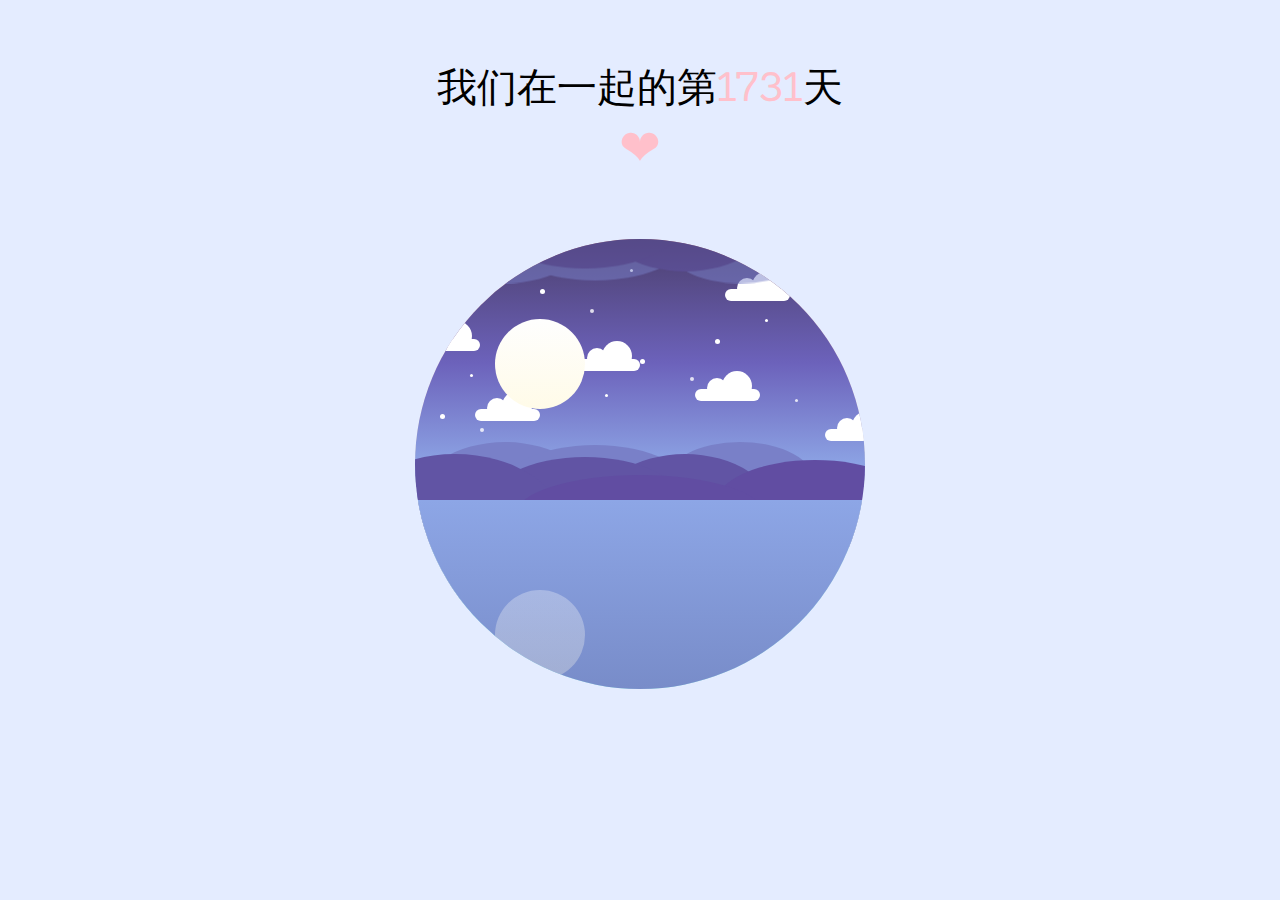
==== commit 2e9bee18: "提交" ====
--- a/index.html
+++ b/index.html
@@ -14,11 +14,13 @@
 <div class="container-wrapper" style="padding-top: 20px">
 
     <div>
-        <div style="font-size:25px">我们在一起的第<span style="color:pink" id="totalDays"></span>天<span
-                style="color:pink">❤</span></div>
+        <br><br>
+        <div style="font-size:40px">我们在一起的第<span style="color:pink" id="totalDays"></span>天<span
+                style="color:pink"></span></div>
+        <div align="center" style="font-size: 50px;color: pink"><a style="text-decoration: none;color: pink" href="./photos.html">❤</a></div>
     </div>
-    <p id="subtitle">点击太阳/月亮动画切换</p>
-
+<!--    <p id="subtitle">点击太阳/月亮动画切换</p>-->
+    <br><br><br>
     <div class="container">
 
         <div class="circle-container">
@@ -31,7 +33,6 @@
                         <div class="star-group-3"></div>
                         <div class="star-group-4"></div>
                     </div>
-
                 </div>
                 <div class="cloud cloud-1"></div>
                 <div class="cloud cloud-2"></div>
@@ -42,7 +43,6 @@
                 <div class="bird bird-1"></div>
                 <div class="bird bird-2"></div>
                 <div class="bird bird-3"></div>
-
             </div>
 
             <div class="mountains">
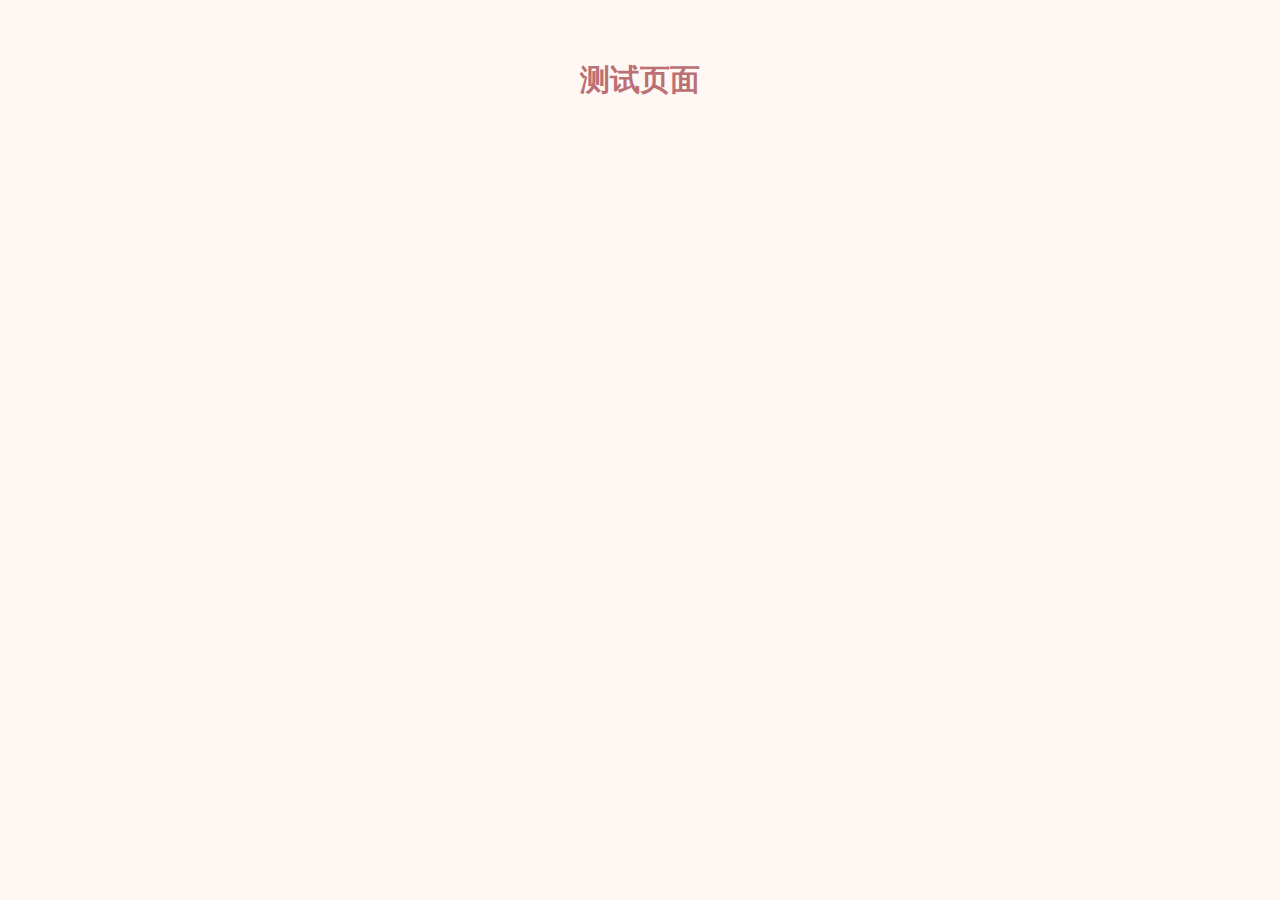
==== commit 356974bd: "提交" ====
--- a/index.html
+++ b/index.html
@@ -2,7 +2,7 @@
 <html lang="en">
 <head>
     <meta charset="UTF-8">
-    <title>❤</title>
+    <title>test</title>
 
     <link rel="stylesheet" href="static/css/style.css">
 
@@ -11,97 +11,97 @@
 </head>
 <body>
 
-<div class="container-wrapper" style="padding-top: 20px">
+<!--<div class="container-wrapper" style="padding-top: 20px">-->
 
-    <div>
-        <br><br>
-        <div style="font-size:40px">我们在一起的第<span style="color:pink" id="totalDays"></span>天<span
-                style="color:pink"></span></div>
-        <div align="center" style="font-size: 50px;color: pink"><a style="text-decoration: none;color: pink" href="./photos.html">❤</a></div>
-    </div>
-<!--    <p id="subtitle">点击太阳/月亮动画切换</p>-->
-    <br><br><br>
-    <div class="container">
+<!--    <div>-->
+<!--        <br><br>-->
+<!--        <div style="font-size:40px">我们在一起的第<span style="color:pink" id="totalDays"></span>天<span-->
+<!--&lt;!&ndash;                style="color:pink"></span><a style="text-decoration: none;color: pink" href="./photos.html">❤</a></div>&ndash;&gt;-->
+<!--                style="color:pink"></span><a style="text-decoration: none;color: pink">❤</a></div>-->
+<!--    </div>-->
+<!--&lt;!&ndash;    <p id="subtitle">点击太阳/月亮动画切换</p>&ndash;&gt;-->
+<!--    <br><br><br>-->
+<!--    <div class="container">-->
+<!--        <div class="circle-container">-->
+<!--            <div class="sky">-->
+<!--                <div class="sky-night">-->
+<!--                    <div class="stars">-->
+<!--                        <div class="shooting-star"></div>-->
+<!--                        <div class="star-group-1"></div>-->
+<!--                        <div class="star-group-2"></div>-->
+<!--                        <div class="star-group-3"></div>-->
+<!--                        <div class="star-group-4"></div>-->
+<!--                    </div>-->
+<!--                </div>-->
+<!--                <div class="cloud cloud-1"></div>-->
+<!--                <div class="cloud cloud-2"></div>-->
+<!--                <div class="cloud cloud-3"></div>-->
+<!--                <div class="cloud cloud-4"></div>-->
+<!--                <div class="cloud cloud-5"></div>-->
+<!--                <div class="cloud cloud-6"></div>-->
+<!--                <div class="bird bird-1"></div>-->
+<!--                <div class="bird bird-2"></div>-->
+<!--                <div class="bird bird-3"></div>-->
+<!--            </div>-->
+<!--            <div class="mountains">-->
+<!--                <div class="mountain-back">-->
+<!--                    <div class="mountain-back-1"></div>-->
+<!--                    <div class="mountain-back-2"></div>-->
+<!--                </div>-->
+<!--                <div class="mountain-middle">-->
+<!--                    <div class="mountain-middle-1"></div>-->
+<!--                    <div class="mountain-middle-2"></div>-->
+<!--                </div>-->
+<!--                <div class="mountain-top">-->
+<!--                    <div class="mountain-top-1"></div>-->
+<!--                </div>-->
+<!--            </div>-->
 
-        <div class="circle-container">
-            <div class="sky">
-                <div class="sky-night">
-                    <div class="stars">
-                        <div class="shooting-star"></div>
-                        <div class="star-group-1"></div>
-                        <div class="star-group-2"></div>
-                        <div class="star-group-3"></div>
-                        <div class="star-group-4"></div>
-                    </div>
-                </div>
-                <div class="cloud cloud-1"></div>
-                <div class="cloud cloud-2"></div>
-                <div class="cloud cloud-3"></div>
-                <div class="cloud cloud-4"></div>
-                <div class="cloud cloud-5"></div>
-                <div class="cloud cloud-6"></div>
-                <div class="bird bird-1"></div>
-                <div class="bird bird-2"></div>
-                <div class="bird bird-3"></div>
-            </div>
+<!--            <div class="sun-container">-->
+<!--                <div class="sun"></div>-->
+<!--            </div>-->
 
-            <div class="mountains">
-                <div class="mountain-back">
-                    <div class="mountain-back-1"></div>
-                    <div class="mountain-back-2"></div>
-                </div>
-                <div class="mountain-middle">
-                    <div class="mountain-middle-1"></div>
-                    <div class="mountain-middle-2"></div>
-                </div>
-                <div class="mountain-top">
-                    <div class="mountain-top-1"></div>
-                </div>
-            </div>
+<!--            <div class="ocean">-->
+<!--                <div class="boat"></div>-->
+<!--                <div class="ocean-night">-->
 
-            <div class="sun-container">
-                <div class="sun"></div>
-            </div>
+<!--                    <div class="moon"></div>-->
 
-            <div class="ocean">
-                <div class="boat"></div>
-                <div class="ocean-night">
+<!--                    <div class="mountains mountains-bottom">-->
+<!--                        <div class="mountain-back">-->
+<!--                            <div class="mountain-back-1"></div>-->
+<!--                            <div class="mountain-back-2"></div>-->
+<!--                        </div>-->
+<!--                        <div class="mountain-middle">-->
+<!--                            <div class="mountain-middle-1"></div>-->
+<!--                            <div class="mountain-middle-2"></div>-->
+<!--                        </div>-->
+<!--                        <div class="mountain-top">-->
+<!--                            <div class="mountain-top-1"></div>-->
+<!--                        </div>-->
+<!--                    </div>-->
 
-                    <div class="moon"></div>
+<!--                </div>-->
+<!--            </div>-->
 
-                    <div class="mountains mountains-bottom">
-                        <div class="mountain-back">
-                            <div class="mountain-back-1"></div>
-                            <div class="mountain-back-2"></div>
-                        </div>
-                        <div class="mountain-middle">
-                            <div class="mountain-middle-1"></div>
-                            <div class="mountain-middle-2"></div>
-                        </div>
-                        <div class="mountain-top">
-                            <div class="mountain-top-1"></div>
-                        </div>
-                    </div>
+<!--        </div>-->
 
-                </div>
-            </div>
-
-        </div>
-
-    </div>
+<!--    </div>-->
 
 
-</div>
+<!--</div>-->
+
+<div><h1>测试页面</h1></div>
 
 <script src='static/js/jquery.min.js'></script>
 <script src="static/js/project/script.js"></script>
 <script type="text/javascript">
-    $(function () {
-        var zaiyiqi = (new Date("2021/10/30 00:00:00")).getTime();
-        var date = new Date();
-        var loveDays = (date - zaiyiqi) / (1000 * 3600 * 24) + 1;
-        $("#totalDays").html(parseInt(loveDays));
-    })
+    // $(function () {
+    //     var zaiyiqi = (new Date("2021/10/30 00:00:00")).getTime();
+    //     var date = new Date();
+    //     var loveDays = (date - zaiyiqi) / (1000 * 3600 * 24) + 1;
+    //     $("#totalDays").html(parseInt(loveDays));
+    // })
 </script>
 
 </body>
